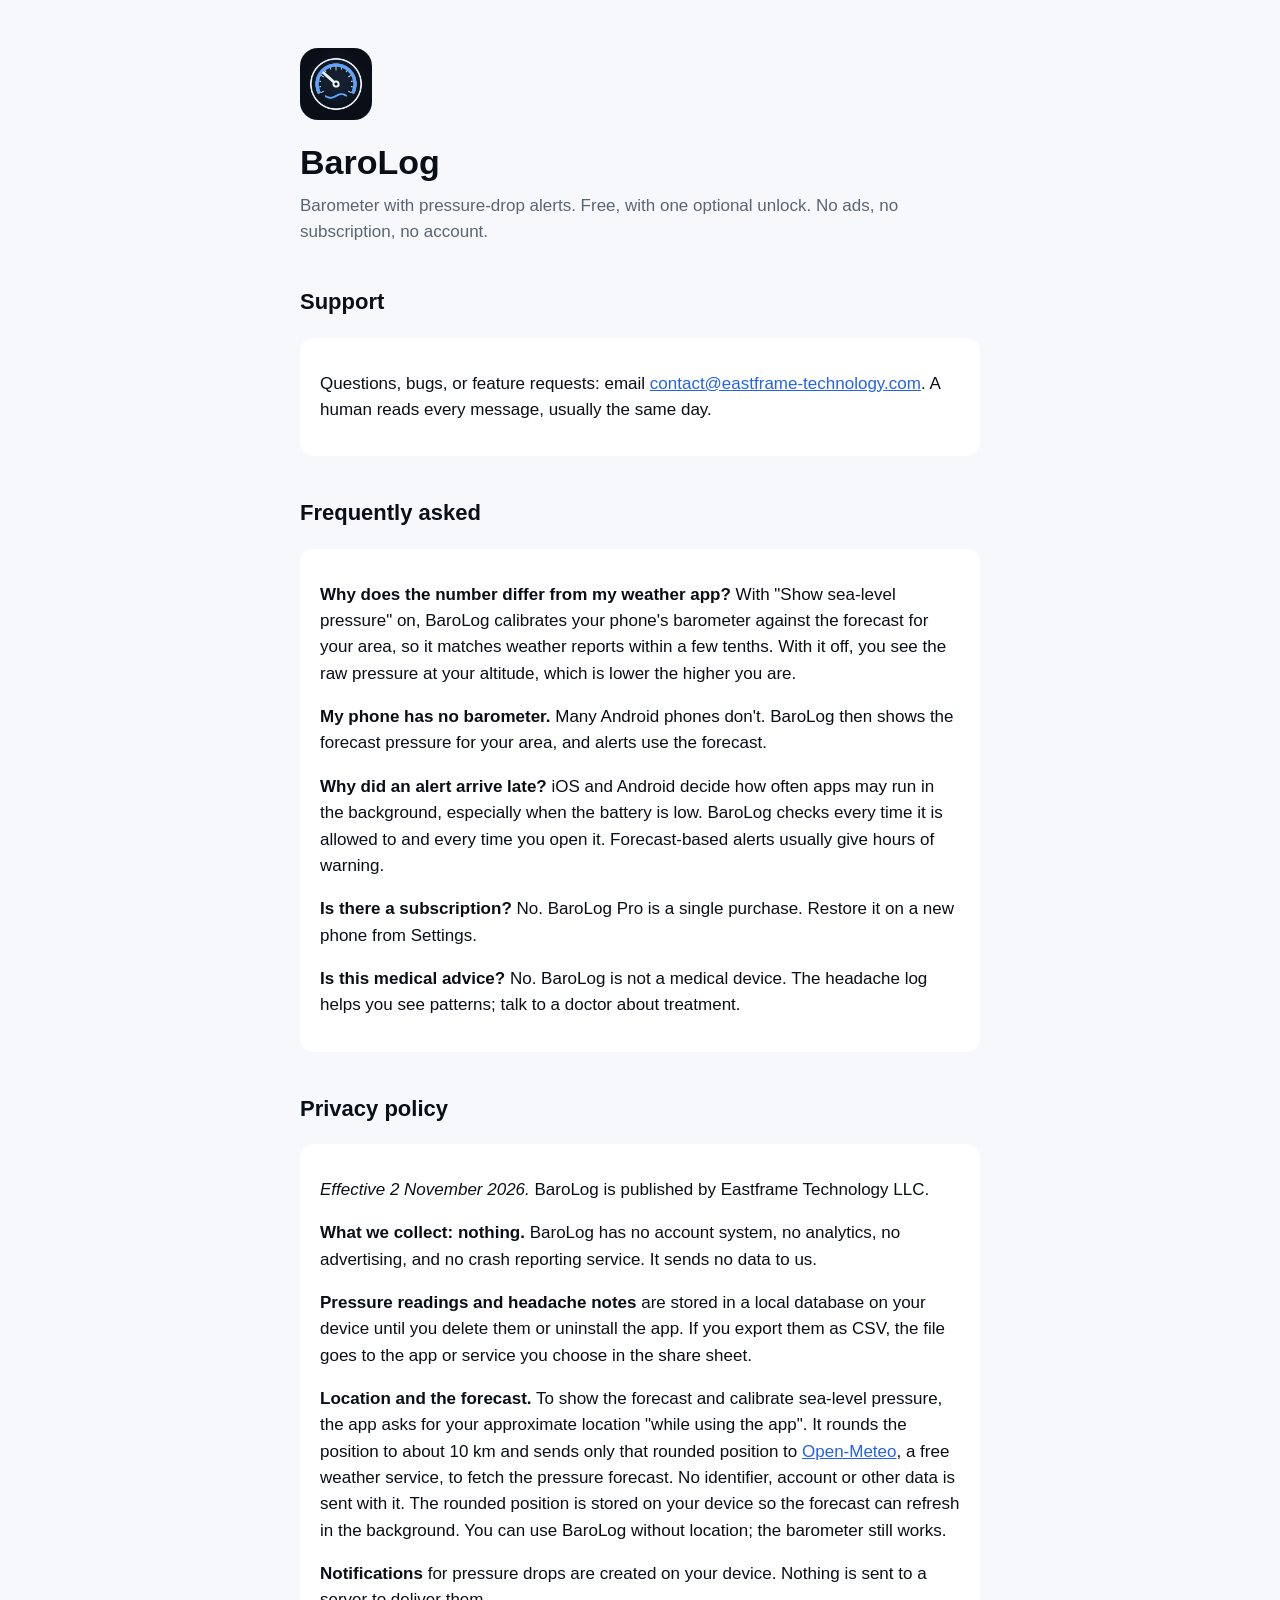
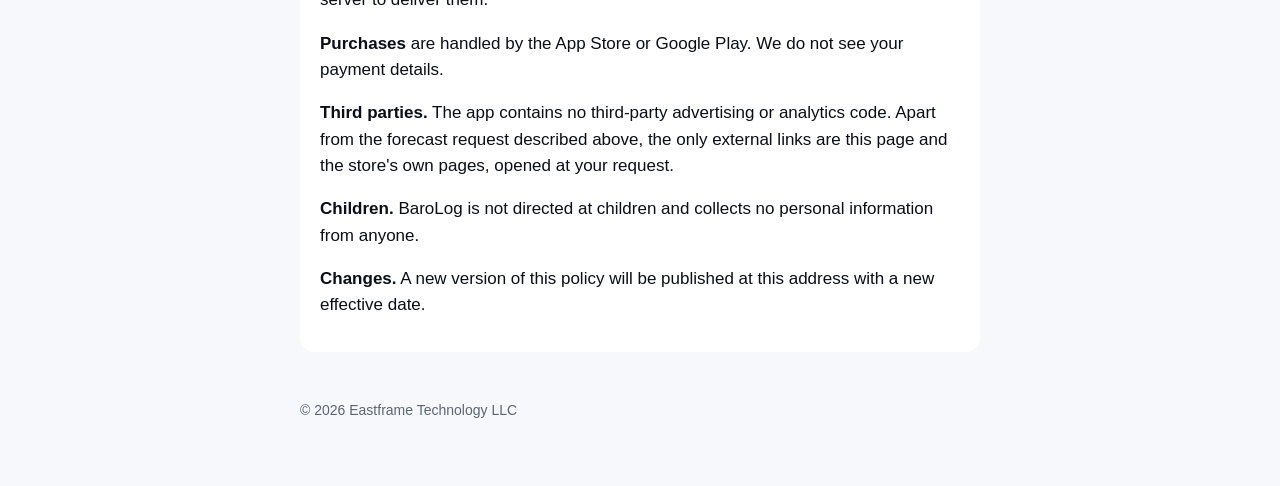
==== index.html @ 15f3b941 "BaroLog support and privacy page Co-Authored-By: Claude Opus 5.5 <noreply@anthropic.com>" ====
<!doctype html>
<html lang="en">
<head>
<meta charset="utf-8">
<meta name="viewport" content="width=device-width, initial-scale=1">
<title>BaroLog support</title>
<meta name="description" content="Support and privacy policy for BaroLog, the barometer with pressure-drop alerts.">
<style>
  :root { color-scheme: light dark; --bg:#f6f8fb; --fg:#0a0e16; --muted:#5b6672; --accent:#2563eb; --card:#ffffff; }
  @media (prefers-color-scheme: dark) { :root { --bg:#0a0e16; --fg:#ecf0f5; --muted:#9aa6b4; --accent:#60a5fa; --card:#131a24; } }
  body { margin:0; background:var(--bg); color:var(--fg); font:17px/1.55 -apple-system, BlinkMacSystemFont, "Segoe UI", Roboto, sans-serif; }
  main { max-width:680px; margin:0 auto; padding:48px 16px 64px; }
  h1 { font-size:34px; margin:0 0 4px; } h2 { margin-top:40px; font-size:22px; }
  p.lead { color:var(--muted); margin-top:0; }
  .card { background:var(--card); border-radius:14px; padding:16px 20px; margin:16px 0; }
  a { color:var(--accent); }
  .logo { width:72px; height:72px; border-radius:18px; display:block; margin-bottom:16px; }
  footer { color:var(--muted); font-size:14px; margin-top:48px; }
</style>
</head>
<body>
<main>
  <img class="logo" src="icon.png" alt="">
  <h1>BaroLog</h1>
  <p class="lead">Barometer with pressure-drop alerts. Free, with one optional unlock. No ads, no subscription, no account.</p>

  <h2 id="support">Support</h2>
  <div class="card">
    <p>Questions, bugs, or feature requests: email <a href="mailto:contact@eastframe-technology.com">contact@eastframe-technology.com</a>. A human reads every message, usually the same day.</p>
  </div>

  <h2>Frequently asked</h2>
  <div class="card">
    <p><strong>Why does the number differ from my weather app?</strong> With "Show sea-level pressure" on, BaroLog calibrates your phone's barometer against the forecast for your area, so it matches weather reports within a few tenths. With it off, you see the raw pressure at your altitude, which is lower the higher you are.</p>
    <p><strong>My phone has no barometer.</strong> Many Android phones don't. BaroLog then shows the forecast pressure for your area, and alerts use the forecast.</p>
    <p><strong>Why did an alert arrive late?</strong> iOS and Android decide how often apps may run in the background, especially when the battery is low. BaroLog checks every time it is allowed to and every time you open it. Forecast-based alerts usually give hours of warning.</p>
    <p><strong>Is there a subscription?</strong> No. BaroLog Pro is a single purchase. Restore it on a new phone from Settings.</p>
    <p><strong>Is this medical advice?</strong> No. BaroLog is not a medical device. The headache log helps you see patterns; talk to a doctor about treatment.</p>
  </div>

  <h2 id="privacy">Privacy policy</h2>
  <div class="card">
    <p><em>Effective 2 November 2026.</em> BaroLog is published by Eastframe Technology LLC.</p>
    <p><strong>What we collect: nothing.</strong> BaroLog has no account system, no analytics, no advertising, and no crash reporting service. It sends no data to us.</p>
    <p><strong>Pressure readings and headache notes</strong> are stored in a local database on your device until you delete them or uninstall the app. If you export them as CSV, the file goes to the app or service you choose in the share sheet.</p>
    <p><strong>Location and the forecast.</strong> To show the forecast and calibrate sea-level pressure, the app asks for your approximate location "while using the app". It rounds the position to about 10 km and sends only that rounded position to <a href="https://open-meteo.com/">Open-Meteo</a>, a free weather service, to fetch the pressure forecast. No identifier, account or other data is sent with it. The rounded position is stored on your device so the forecast can refresh in the background. You can use BaroLog without location; the barometer still works.</p>
    <p><strong>Notifications</strong> for pressure drops are created on your device. Nothing is sent to a server to deliver them.</p>
    <p><strong>Purchases</strong> are handled by the App Store or Google Play. We do not see your payment details.</p>
    <p><strong>Third parties.</strong> The app contains no third-party advertising or analytics code. Apart from the forecast request described above, the only external links are this page and the store's own pages, opened at your request.</p>
    <p><strong>Children.</strong> BaroLog is not directed at children and collects no personal information from anyone.</p>
    <p><strong>Changes.</strong> A new version of this policy will be published at this address with a new effective date.</p>
  </div>

  <footer>© 2026 Eastframe Technology LLC</footer>
</main>
</body>
</html>
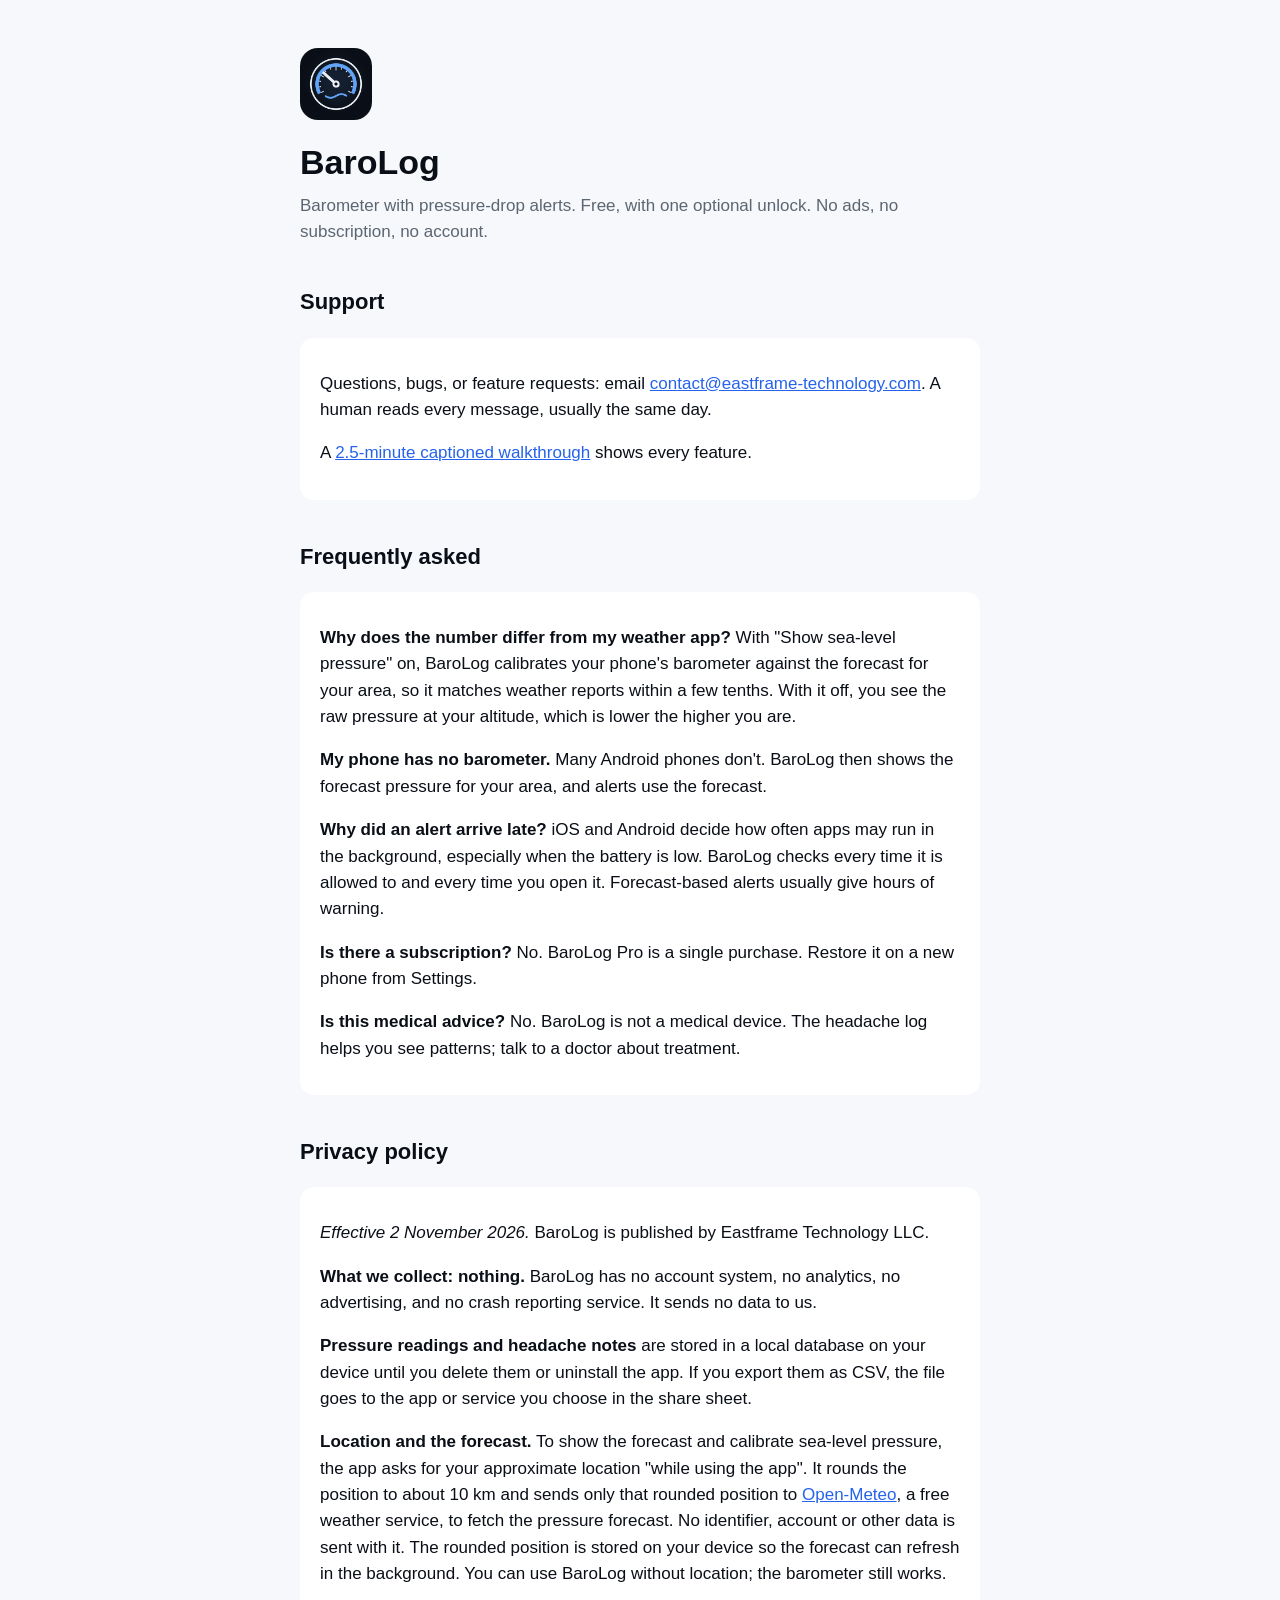
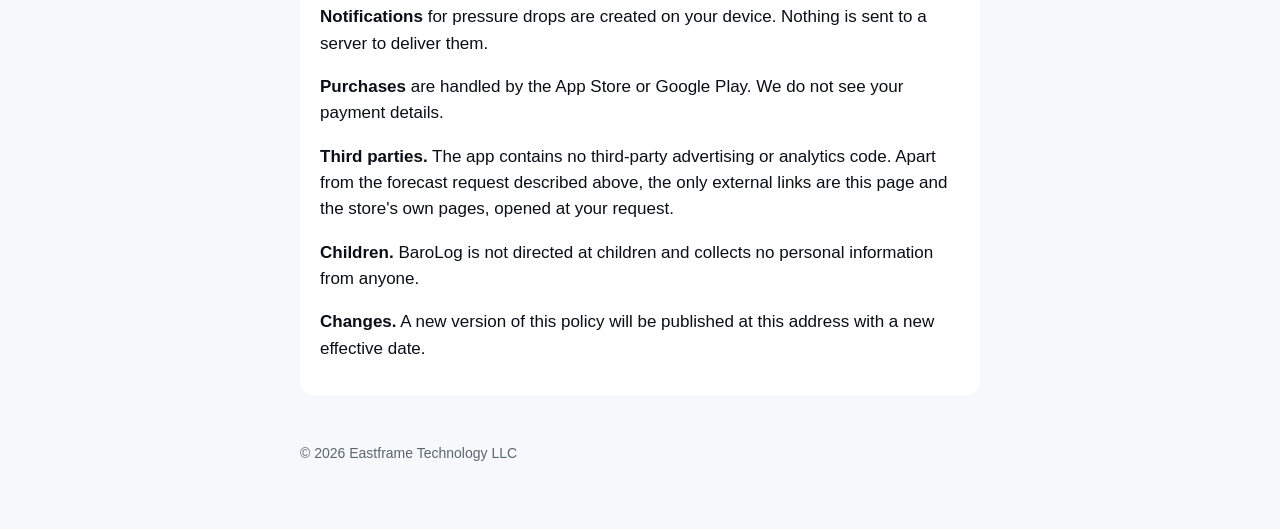
==== commit dd693e93: "Captioned iOS walkthrough video Co-Authored-By: Claude Opus 5.5 <noreply@anthropic.com>" ====
--- a/index.html
+++ b/index.html
@@ -27,6 +27,7 @@
   <h2 id="support">Support</h2>
   <div class="card">
     <p>Questions, bugs, or feature requests: email <a href="mailto:contact@eastframe-technology.com">contact@eastframe-technology.com</a>. A human reads every message, usually the same day.</p>
+    <p>A <a href="barolog-ios-demo.mp4">2.5-minute captioned walkthrough</a> shows every feature.</p>
   </div>
 
   <h2>Frequently asked</h2>
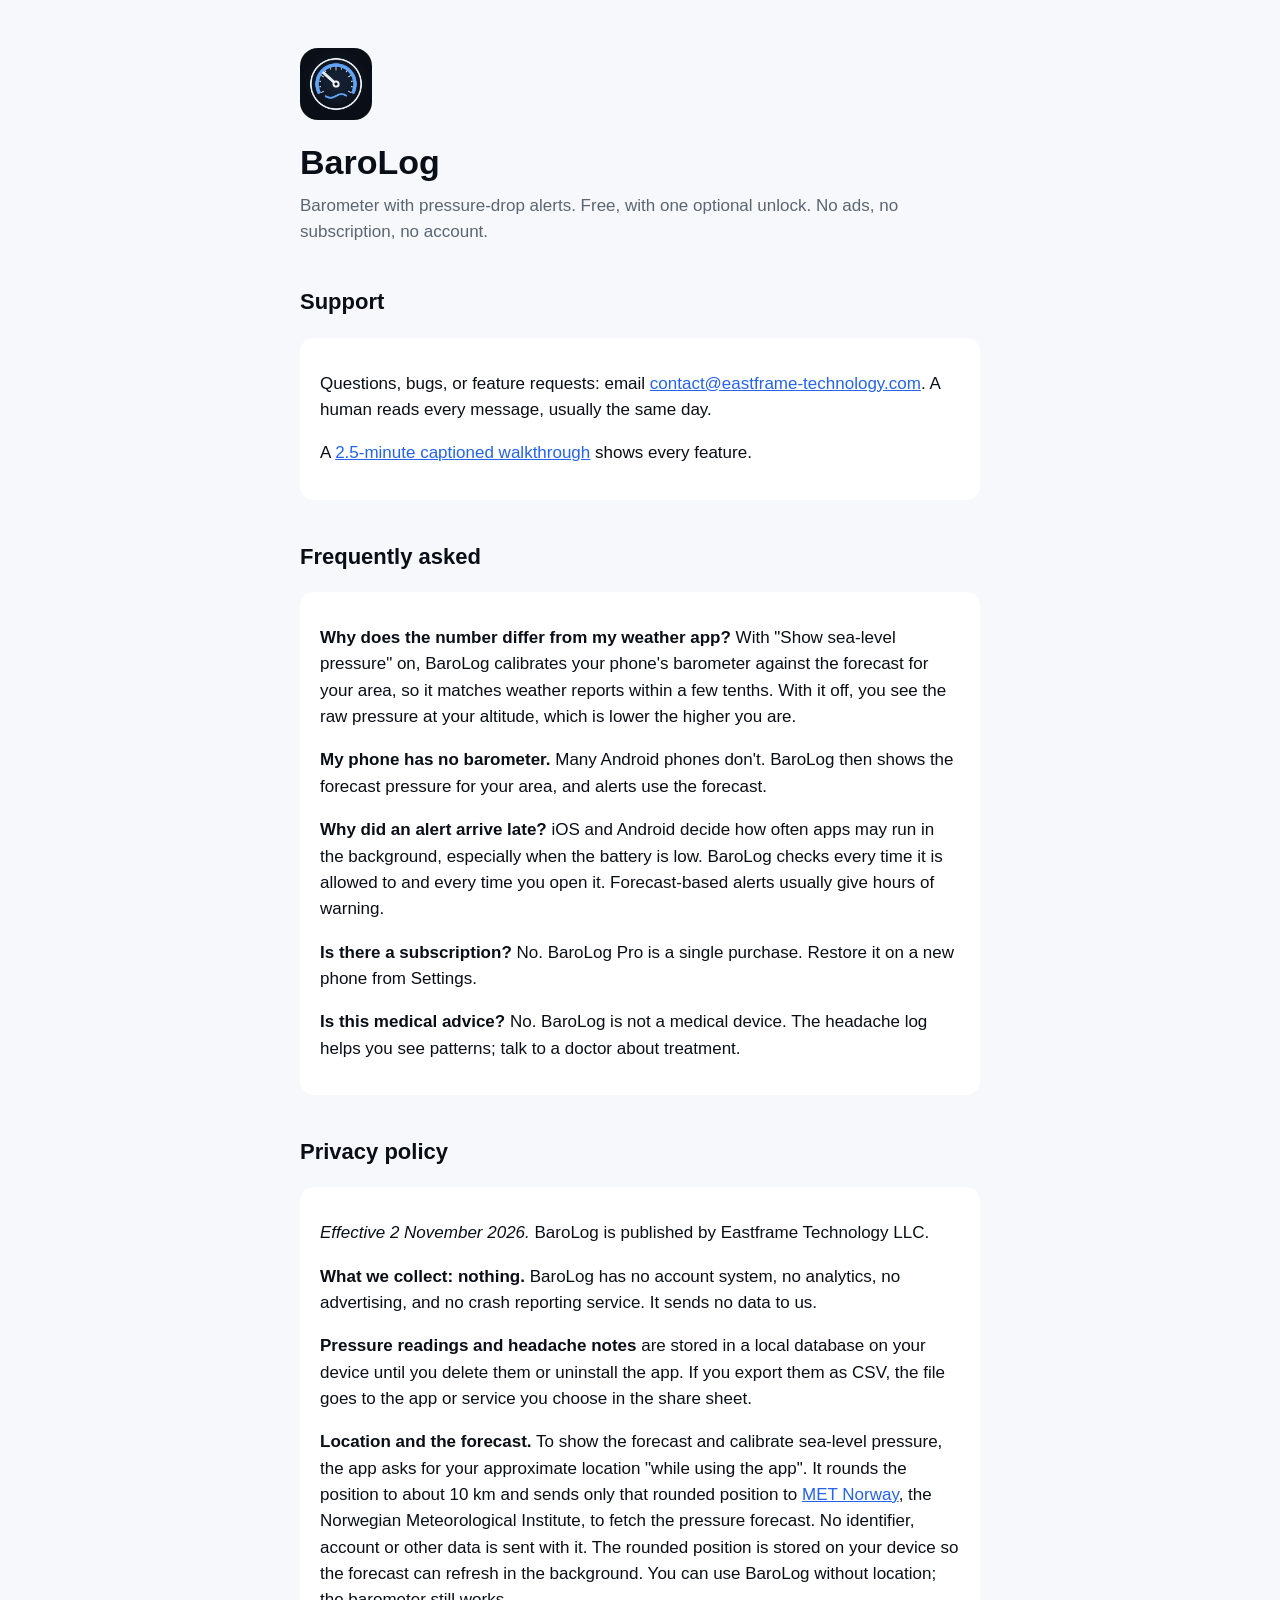
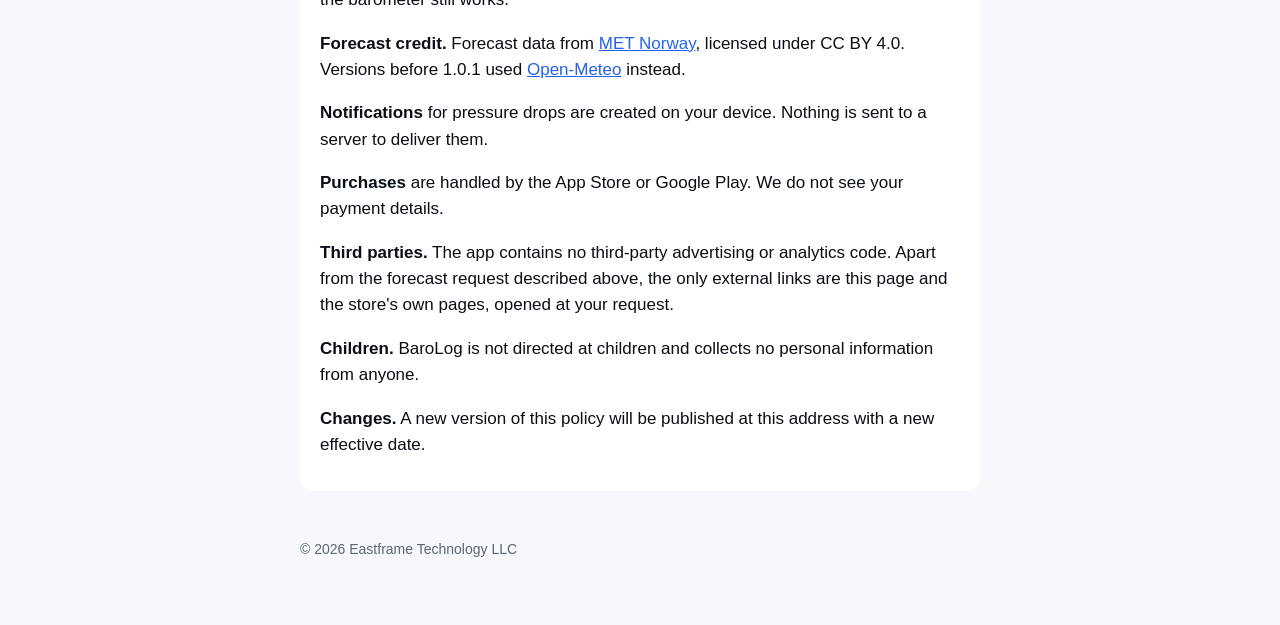
==== commit 215b7bc9: "Privacy policy: forecast from MET Norway, with credit Co-Authored-By: Claude Opus 5.5 <noreply@anthr" ====
--- a/index.html
+++ b/index.html
@@ -44,7 +44,8 @@
     <p><em>Effective 2 November 2026.</em> BaroLog is published by Eastframe Technology LLC.</p>
     <p><strong>What we collect: nothing.</strong> BaroLog has no account system, no analytics, no advertising, and no crash reporting service. It sends no data to us.</p>
     <p><strong>Pressure readings and headache notes</strong> are stored in a local database on your device until you delete them or uninstall the app. If you export them as CSV, the file goes to the app or service you choose in the share sheet.</p>
-    <p><strong>Location and the forecast.</strong> To show the forecast and calibrate sea-level pressure, the app asks for your approximate location "while using the app". It rounds the position to about 10 km and sends only that rounded position to <a href="https://open-meteo.com/">Open-Meteo</a>, a free weather service, to fetch the pressure forecast. No identifier, account or other data is sent with it. The rounded position is stored on your device so the forecast can refresh in the background. You can use BaroLog without location; the barometer still works.</p>
+    <p><strong>Location and the forecast.</strong> To show the forecast and calibrate sea-level pressure, the app asks for your approximate location "while using the app". It rounds the position to about 10 km and sends only that rounded position to <a href="https://www.met.no/en">MET Norway</a>, the Norwegian Meteorological Institute, to fetch the pressure forecast. No identifier, account or other data is sent with it. The rounded position is stored on your device so the forecast can refresh in the background. You can use BaroLog without location; the barometer still works.</p>
+    <p><strong>Forecast credit.</strong> Forecast data from <a href="https://www.met.no/en/free-meteorological-data/Licensing-and-crediting">MET Norway</a>, licensed under CC BY 4.0. Versions before 1.0.1 used <a href="https://open-meteo.com/">Open-Meteo</a> instead.</p>
     <p><strong>Notifications</strong> for pressure drops are created on your device. Nothing is sent to a server to deliver them.</p>
     <p><strong>Purchases</strong> are handled by the App Store or Google Play. We do not see your payment details.</p>
     <p><strong>Third parties.</strong> The app contains no third-party advertising or analytics code. Apart from the forecast request described above, the only external links are this page and the store's own pages, opened at your request.</p>
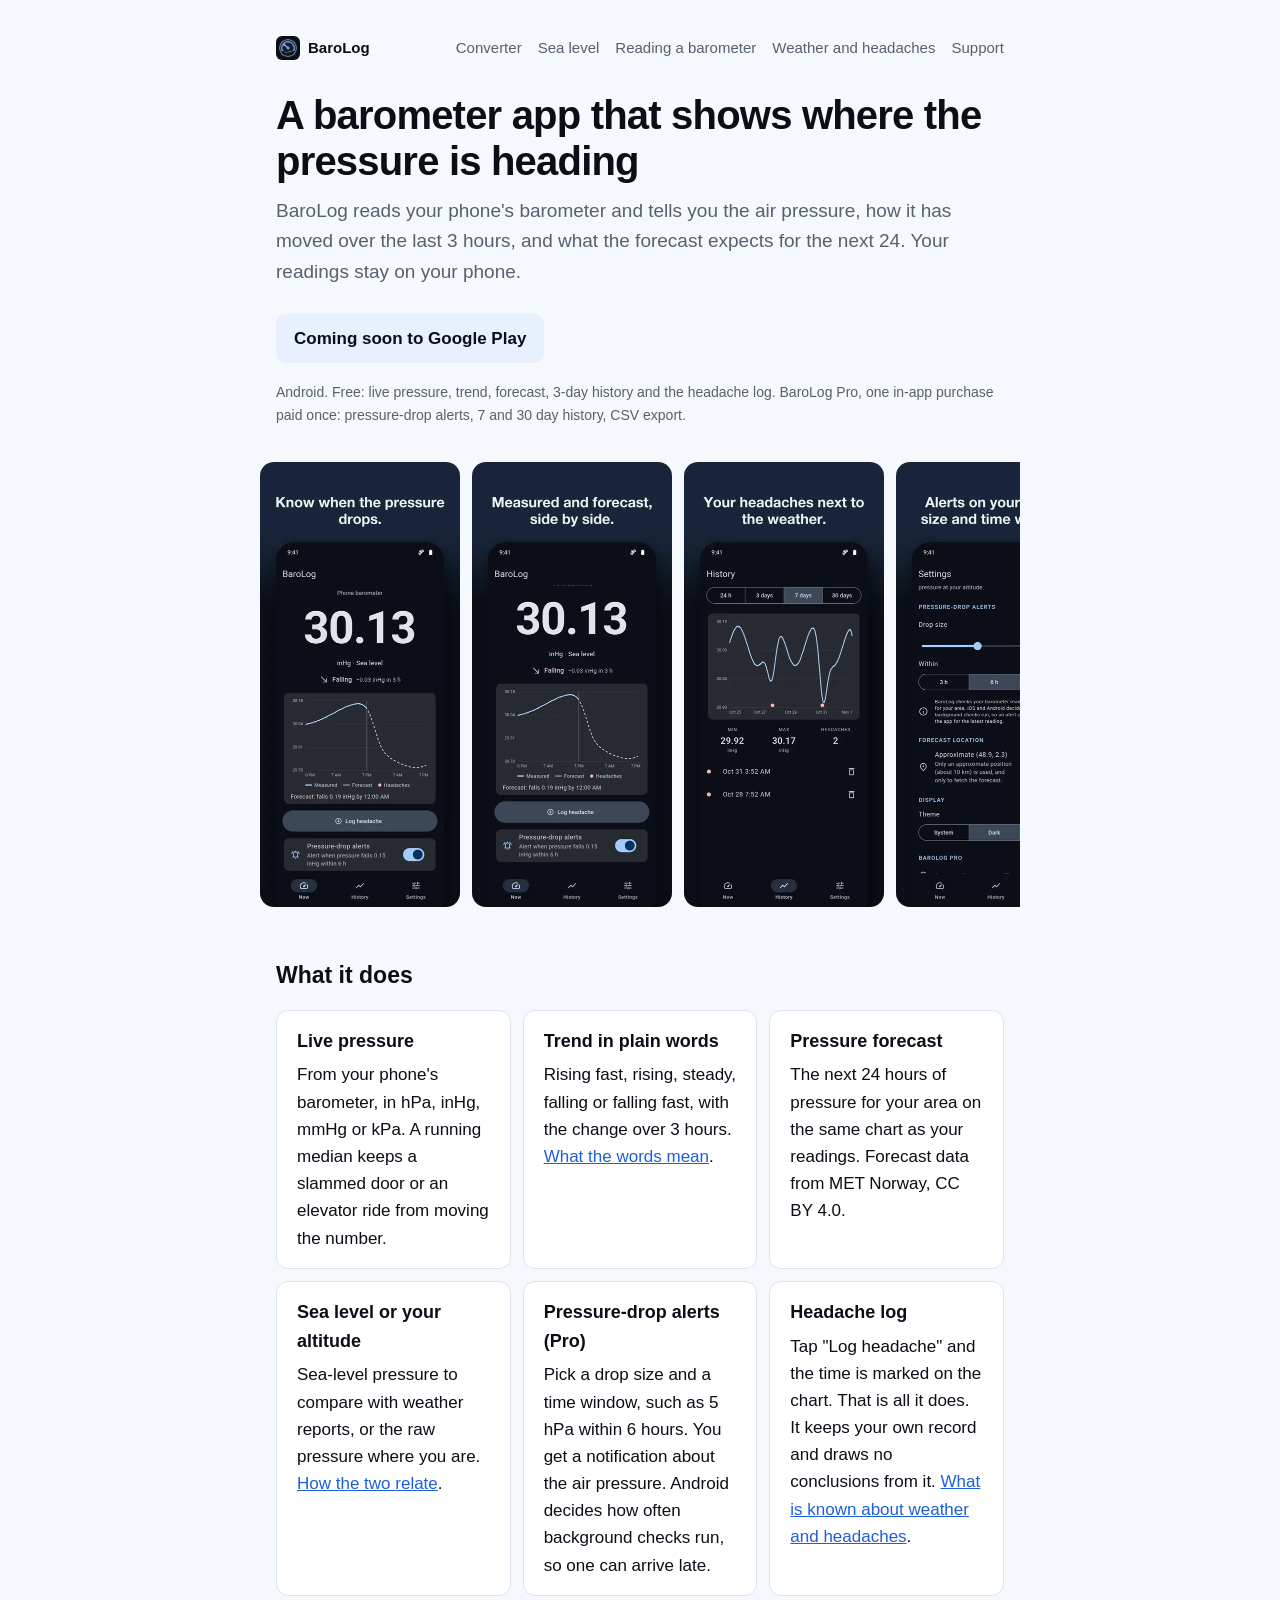
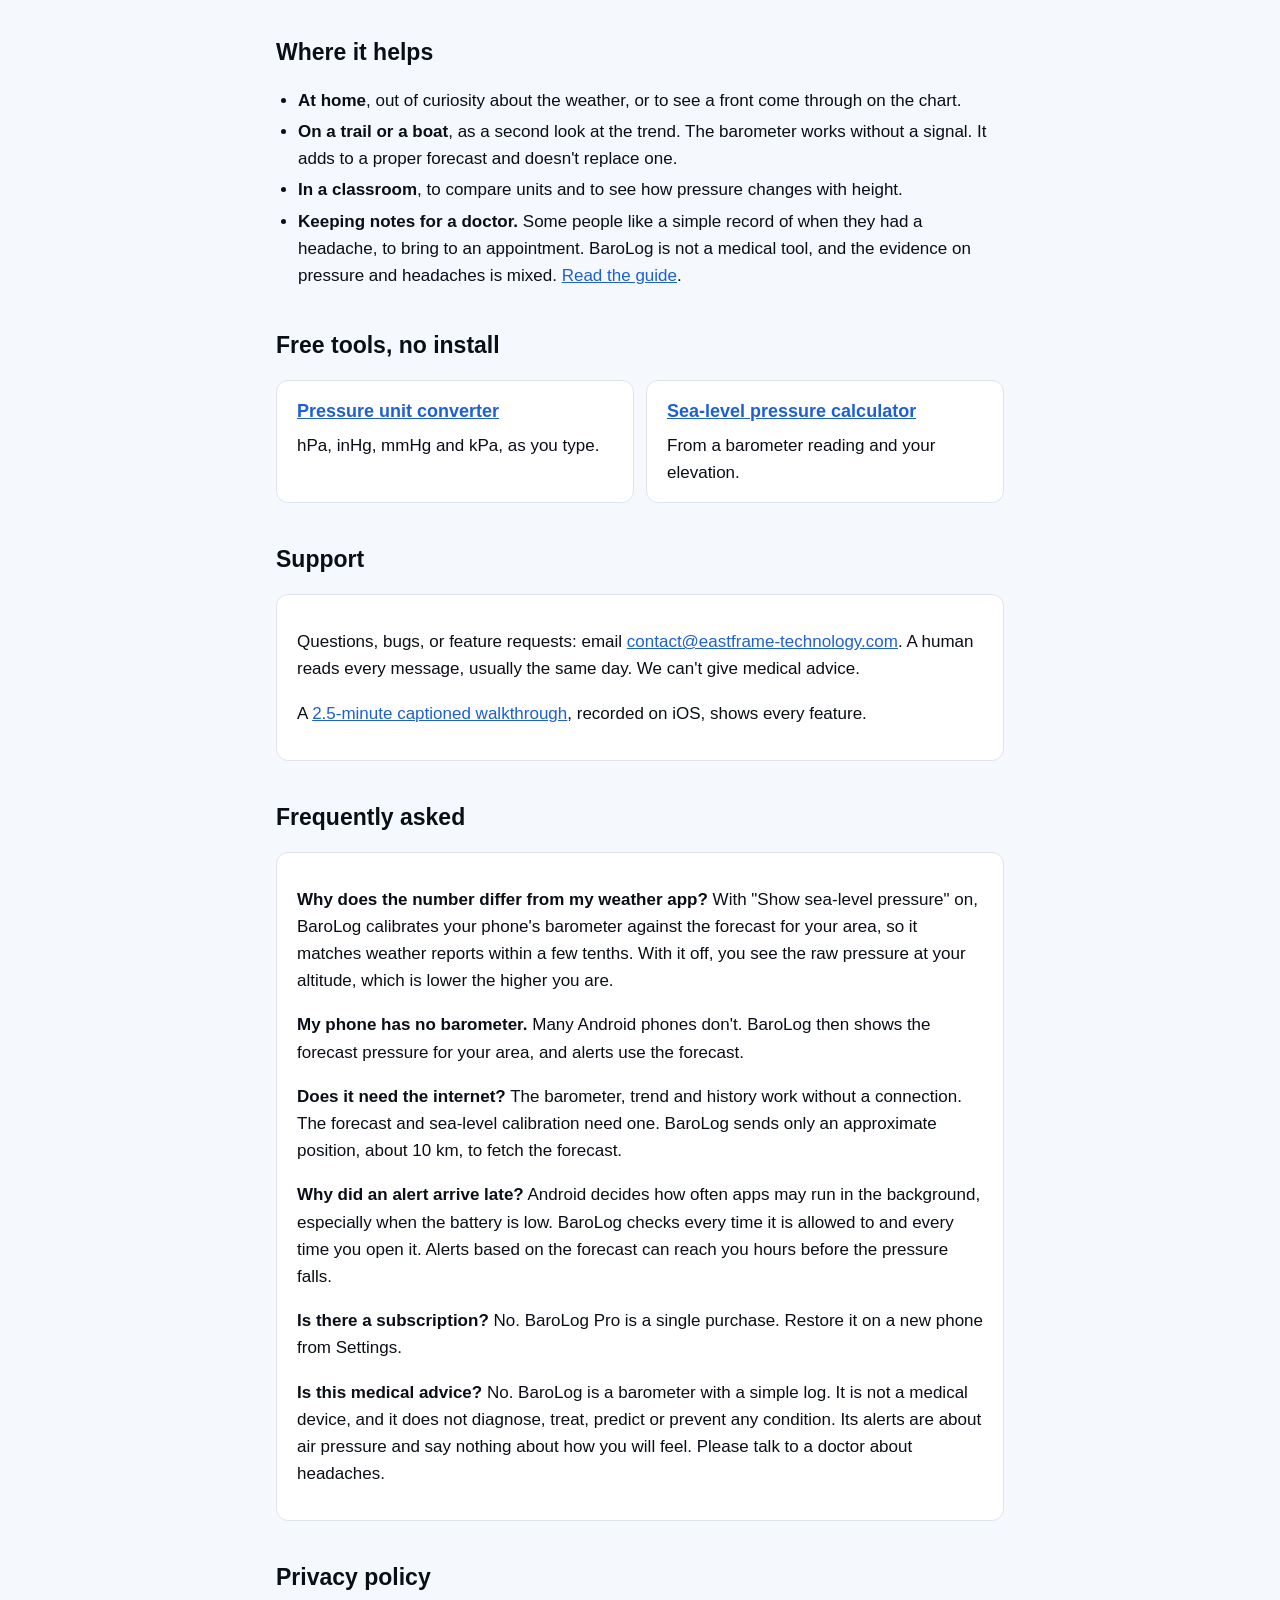
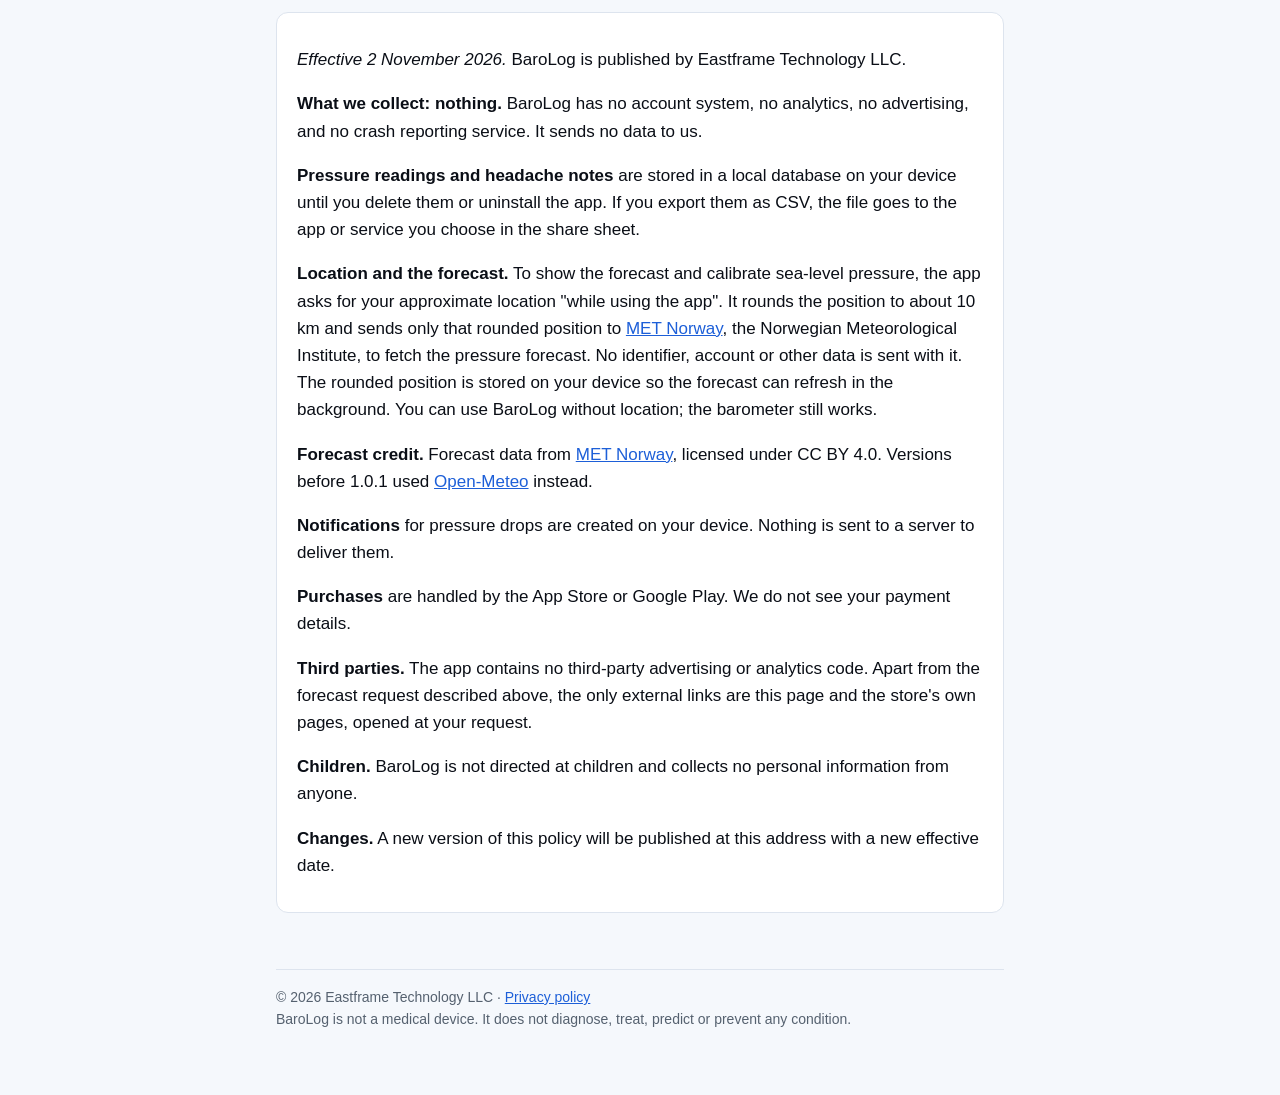
==== commit d5bbeff2: "Landing page, pressure tools, two guides, privacy page and sitemap Pressure unit converter and stati" ====
--- a/index.html
+++ b/index.html
@@ -3,40 +3,76 @@
 <head>
 <meta charset="utf-8">
 <meta name="viewport" content="width=device-width, initial-scale=1">
-<title>BaroLog support</title>
-<meta name="description" content="Support and privacy policy for BaroLog, the barometer with pressure-drop alerts.">
-<style>
-  :root { color-scheme: light dark; --bg:#f6f8fb; --fg:#0a0e16; --muted:#5b6672; --accent:#2563eb; --card:#ffffff; }
-  @media (prefers-color-scheme: dark) { :root { --bg:#0a0e16; --fg:#ecf0f5; --muted:#9aa6b4; --accent:#60a5fa; --card:#131a24; } }
-  body { margin:0; background:var(--bg); color:var(--fg); font:17px/1.55 -apple-system, BlinkMacSystemFont, "Segoe UI", Roboto, sans-serif; }
-  main { max-width:680px; margin:0 auto; padding:48px 16px 64px; }
-  h1 { font-size:34px; margin:0 0 4px; } h2 { margin-top:40px; font-size:22px; }
-  p.lead { color:var(--muted); margin-top:0; }
-  .card { background:var(--card); border-radius:14px; padding:16px 20px; margin:16px 0; }
-  a { color:var(--accent); }
-  .logo { width:72px; height:72px; border-radius:18px; display:block; margin-bottom:16px; }
-  footer { color:var(--muted); font-size:14px; margin-top:48px; }
-</style>
+<title>BaroLog: barometer app for Android with pressure trend and forecast</title>
+<meta name="description" content="BaroLog is a barometer for Android. Live air pressure in hPa, inHg, mmHg or kPa, the 3-hour trend, a 24-hour pressure forecast and a simple headache log. No ads, no account.">
+<link rel="canonical" href="https://eastframe-technology.github.io/barolog-support/">
+<meta property="og:type" content="website">
+<meta property="og:title" content="BaroLog: barometer with pressure trend and forecast">
+<meta property="og:description" content="Live air pressure, the 3-hour trend in plain words, and a 24-hour pressure forecast for your area. No ads, no account.">
+<meta property="og:image" content="https://eastframe-technology.github.io/barolog-support/img/og.jpg">
+<meta property="og:url" content="https://eastframe-technology.github.io/barolog-support/">
+<meta name="twitter:card" content="summary_large_image">
+<link rel="icon" href="icon.png">
+<link rel="stylesheet" href="style.css">
+<script type="application/ld+json">
+{"@context":"https://schema.org","@type":"MobileApplication","name":"BaroLog: Barometer & Alerts","operatingSystem":"Android","applicationCategory":"UtilitiesApplication","description":"Barometer with live air pressure, 3-hour trend, a 24-hour pressure forecast and a simple headache log. No ads, no subscription, no account.","image":"https://eastframe-technology.github.io/barolog-support/img/og.jpg","offers":{"@type":"Offer","price":"0","priceCurrency":"USD"},"publisher":{"@type":"Organization","name":"Eastframe Technology LLC"}}
+</script>
 </head>
 <body>
 <main>
-  <img class="logo" src="icon.png" alt="">
-  <h1>BaroLog</h1>
-  <p class="lead">Barometer with pressure-drop alerts. Free, with one optional unlock. No ads, no subscription, no account.</p>
+  <nav><a class="home" href="./"><img src="icon.png" alt="">BaroLog</a><a href="tools/pressure-converter.html">Converter</a><a href="tools/sea-level-pressure.html">Sea level</a><a href="guides/how-to-read-a-barometer.html">Reading a barometer</a><a href="guides/weather-and-headaches.html">Weather and headaches</a><a href="#support">Support</a></nav>
+
+  <h1>A barometer app that shows where the pressure is heading</h1>
+  <p class="lead">BaroLog reads your phone's barometer and tells you the air pressure, how it has moved over the last 3 hours, and what the forecast expects for the next 24. Your readings stay on your phone.</p>
+  <!-- PLAY_CTA --><p class="soon">Coming soon to Google Play</p><!-- /PLAY_CTA -->
+  <p class="note">Android. Free: live pressure, trend, forecast, 3-day history and the headache log. BaroLog Pro, one in-app purchase paid once: pressure-drop alerts, 7 and 30 day history, CSV export.</p>
+
+  <div class="shots" aria-label="Screenshots">
+    <img src="img/shot-1.webp" width="200" height="444" alt="Main screen showing 30.13 inHg at sea level, a falling trend, and a chart of measured and forecast pressure">
+    <img src="img/shot-2.webp" width="200" height="444" alt="Chart with measured pressure as a solid line and the forecast as a dashed line" loading="lazy">
+    <img src="img/shot-3.webp" width="200" height="444" alt="History screen with a 7-day pressure chart, minimum and maximum, and two logged headache times" loading="lazy">
+    <img src="img/shot-4.webp" width="200" height="444" alt="Settings for pressure-drop alerts, with drop size and time window" loading="lazy">
+    <img src="img/shot-5.webp" width="200" height="444" alt="Main screen in the light theme" loading="lazy">
+  </div>
+
+  <h2>What it does</h2>
+  <div class="grid">
+    <div class="card"><h3>Live pressure</h3>From your phone's barometer, in hPa, inHg, mmHg or kPa. A running median keeps a slammed door or an elevator ride from moving the number.</div>
+    <div class="card"><h3>Trend in plain words</h3>Rising fast, rising, steady, falling or falling fast, with the change over 3 hours. <a href="guides/how-to-read-a-barometer.html">What the words mean</a>.</div>
+    <div class="card"><h3>Pressure forecast</h3>The next 24 hours of pressure for your area on the same chart as your readings. Forecast data from MET Norway, CC BY 4.0.</div>
+    <div class="card"><h3>Sea level or your altitude</h3>Sea-level pressure to compare with weather reports, or the raw pressure where you are. <a href="tools/sea-level-pressure.html">How the two relate</a>.</div>
+    <div class="card"><h3>Pressure-drop alerts (Pro)</h3>Pick a drop size and a time window, such as 5 hPa within 6 hours. You get a notification about the air pressure. Android decides how often background checks run, so one can arrive late.</div>
+    <div class="card"><h3>Headache log</h3>Tap "Log headache" and the time is marked on the chart. That is all it does. It keeps your own record and draws no conclusions from it. <a href="guides/weather-and-headaches.html">What is known about weather and headaches</a>.</div>
+  </div>
+
+  <h2>Where it helps</h2>
+  <ul>
+    <li><strong>At home</strong>, out of curiosity about the weather, or to see a front come through on the chart.</li>
+    <li><strong>On a trail or a boat</strong>, as a second look at the trend. The barometer works without a signal. It adds to a proper forecast and doesn't replace one.</li>
+    <li><strong>In a classroom</strong>, to compare units and to see how pressure changes with height.</li>
+    <li><strong>Keeping notes for a doctor.</strong> Some people like a simple record of when they had a headache, to bring to an appointment. BaroLog is not a medical tool, and the evidence on pressure and headaches is mixed. <a href="guides/weather-and-headaches.html">Read the guide</a>.</li>
+  </ul>
+
+  <h2>Free tools, no install</h2>
+  <div class="grid">
+    <div class="card"><h3><a href="tools/pressure-converter.html">Pressure unit converter</a></h3>hPa, inHg, mmHg and kPa, as you type.</div>
+    <div class="card"><h3><a href="tools/sea-level-pressure.html">Sea-level pressure calculator</a></h3>From a barometer reading and your elevation.</div>
+  </div>
 
   <h2 id="support">Support</h2>
   <div class="card">
-    <p>Questions, bugs, or feature requests: email <a href="mailto:contact@eastframe-technology.com">contact@eastframe-technology.com</a>. A human reads every message, usually the same day.</p>
-    <p>A <a href="barolog-ios-demo.mp4">2.5-minute captioned walkthrough</a> shows every feature.</p>
+    <p>Questions, bugs, or feature requests: email <a href="mailto:contact@eastframe-technology.com">contact@eastframe-technology.com</a>. A human reads every message, usually the same day. We can't give medical advice.</p>
+    <p>A <a href="barolog-ios-demo.mp4">2.5-minute captioned walkthrough</a>, recorded on iOS, shows every feature.</p>
   </div>
 
   <h2>Frequently asked</h2>
   <div class="card">
     <p><strong>Why does the number differ from my weather app?</strong> With "Show sea-level pressure" on, BaroLog calibrates your phone's barometer against the forecast for your area, so it matches weather reports within a few tenths. With it off, you see the raw pressure at your altitude, which is lower the higher you are.</p>
     <p><strong>My phone has no barometer.</strong> Many Android phones don't. BaroLog then shows the forecast pressure for your area, and alerts use the forecast.</p>
-    <p><strong>Why did an alert arrive late?</strong> iOS and Android decide how often apps may run in the background, especially when the battery is low. BaroLog checks every time it is allowed to and every time you open it. Forecast-based alerts usually give hours of warning.</p>
+    <p><strong>Does it need the internet?</strong> The barometer, trend and history work without a connection. The forecast and sea-level calibration need one. BaroLog sends only an approximate position, about 10 km, to fetch the forecast.</p>
+    <p><strong>Why did an alert arrive late?</strong> Android decides how often apps may run in the background, especially when the battery is low. BaroLog checks every time it is allowed to and every time you open it. Alerts based on the forecast can reach you hours before the pressure falls.</p>
     <p><strong>Is there a subscription?</strong> No. BaroLog Pro is a single purchase. Restore it on a new phone from Settings.</p>
-    <p><strong>Is this medical advice?</strong> No. BaroLog is not a medical device. The headache log helps you see patterns; talk to a doctor about treatment.</p>
+    <p><strong>Is this medical advice?</strong> No. BaroLog is a barometer with a simple log. It is not a medical device, and it does not diagnose, treat, predict or prevent any condition. Its alerts are about air pressure and say nothing about how you will feel. Please talk to a doctor about headaches.</p>
   </div>
 
   <h2 id="privacy">Privacy policy</h2>
@@ -53,7 +89,7 @@
     <p><strong>Changes.</strong> A new version of this policy will be published at this address with a new effective date.</p>
   </div>
 
-  <footer>© 2026 Eastframe Technology LLC</footer>
+  <footer>© 2026 Eastframe Technology LLC · <a href="privacy.html">Privacy policy</a><br>BaroLog is not a medical device. It does not diagnose, treat, predict or prevent any condition.</footer>
 </main>
 </body>
 </html>
--- a/style.css
+++ b/style.css
@@ -0,0 +1,43 @@
+:root { color-scheme: light dark; --bg:#f5f8fc; --fg:#0a0e16; --muted:#55616f; --accent:#1d5fd8; --card:#ffffff; --line:#dde4ee; --tint:#e8f0fd; }
+@media (prefers-color-scheme: dark) { :root { --bg:#0a0e16; --fg:#ecf0f5; --muted:#9aa6b4; --accent:#6aa9fb; --card:#131a24; --line:#232d3b; --tint:#14233a; } }
+* { box-sizing: border-box; }
+body { margin:0; background:var(--bg); color:var(--fg); font:17px/1.6 -apple-system, BlinkMacSystemFont, "Segoe UI", Roboto, sans-serif; }
+main { max-width:760px; margin:0 auto; padding:36px 16px 64px; }
+nav { display:flex; gap:16px; flex-wrap:wrap; font-size:15px; margin-bottom:32px; }
+nav a { color:var(--muted); text-decoration:none; } nav a:hover { color:var(--fg); }
+nav a.home { color:var(--fg); font-weight:600; margin-right:auto; display:flex; align-items:center; gap:8px; }
+nav img { width:24px; height:24px; border-radius:6px; }
+h1 { font-size:clamp(29px, 6vw, 40px); line-height:1.15; margin:0 0 12px; letter-spacing:-0.02em; }
+h2 { margin-top:42px; font-size:23px; line-height:1.3; } h3 { font-size:18px; margin:24px 0 6px; }
+p.lead { color:var(--muted); font-size:19px; margin-top:0; }
+a { color:var(--accent); }
+.card { background:var(--card); border:1px solid var(--line); border-radius:12px; padding:16px 20px; margin:16px 0; }
+.soon { display:inline-block; background:var(--tint); color:var(--fg); font-weight:600; padding:11px 18px; border-radius:10px; margin:8px 0 4px; }
+.note { color:var(--muted); font-size:14px; }
+.shots { display:flex; gap:12px; overflow-x:auto; padding:8px 16px 12px; margin:28px -16px 0; scroll-snap-type:x mandatory; }
+.shots img { width:200px; height:auto; aspect-ratio:400/889; border-radius:14px; flex:none; scroll-snap-align:start; background:#0a0e16; }
+.grid { display:grid; grid-template-columns:repeat(auto-fit, minmax(210px, 1fr)); gap:12px; }
+.grid .card { margin:0; } .grid h3 { margin-top:0; }
+ul, ol { padding-left:22px; } li { margin:4px 0; }
+.scroll { overflow-x:auto; }
+table { border-collapse:collapse; width:100%; font-size:15px; font-variant-numeric:tabular-nums; } td, th { border-bottom:1px solid var(--line); padding:8px 6px; text-align:left; vertical-align:top; }
+code { font-size:14px; background:var(--card); border:1px solid var(--line); padding:1px 5px; border-radius:5px; }
+.formula { display:block; overflow-x:auto; padding:10px 12px; white-space:nowrap; }
+
+/* Tools */
+.tool { background:var(--card); border:1px solid var(--line); border-top:3px solid var(--accent); border-radius:12px; padding:18px 20px; margin:20px 0; }
+.tool h2 { margin-top:0; font-size:19px; }
+.fields { display:grid; grid-template-columns:repeat(auto-fit, minmax(150px, 1fr)); gap:12px; }
+.tool label { display:block; font-size:14px; font-weight:600; color:var(--muted); margin-bottom:4px; }
+.tool input, .tool select { width:100%; min-width:0; font:inherit; font-size:19px; font-variant-numeric:tabular-nums; color:var(--fg); background:var(--bg); border:1px solid var(--line); border-radius:8px; padding:9px 11px; }
+.tool select { font-size:16px; }
+.tool input:focus, .tool select:focus { outline:2px solid var(--accent); outline-offset:1px; }
+.pair { display:grid; grid-template-columns:minmax(0, 1fr) 92px; gap:8px; }
+.answer { margin-top:16px; padding:12px 14px; background:var(--tint); border-radius:8px; }
+.answer .big { display:block; font-size:30px; font-weight:700; line-height:1.2; font-variant-numeric:tabular-nums; }
+.answer .rest { display:block; color:var(--muted); font-size:15px; font-variant-numeric:tabular-nums; }
+.message { min-height:1.4em; margin:10px 0 0; font-size:15px; color:var(--muted); }
+
+.logo { width:72px; height:72px; border-radius:18px; display:block; margin-bottom:16px; }
+footer { color:var(--muted); font-size:14px; margin-top:56px; border-top:1px solid var(--line); padding-top:16px; }
+@media (max-width: 480px) { nav { gap:12px; font-size:14px; } nav a.home { width:100%; margin-bottom:2px; } }
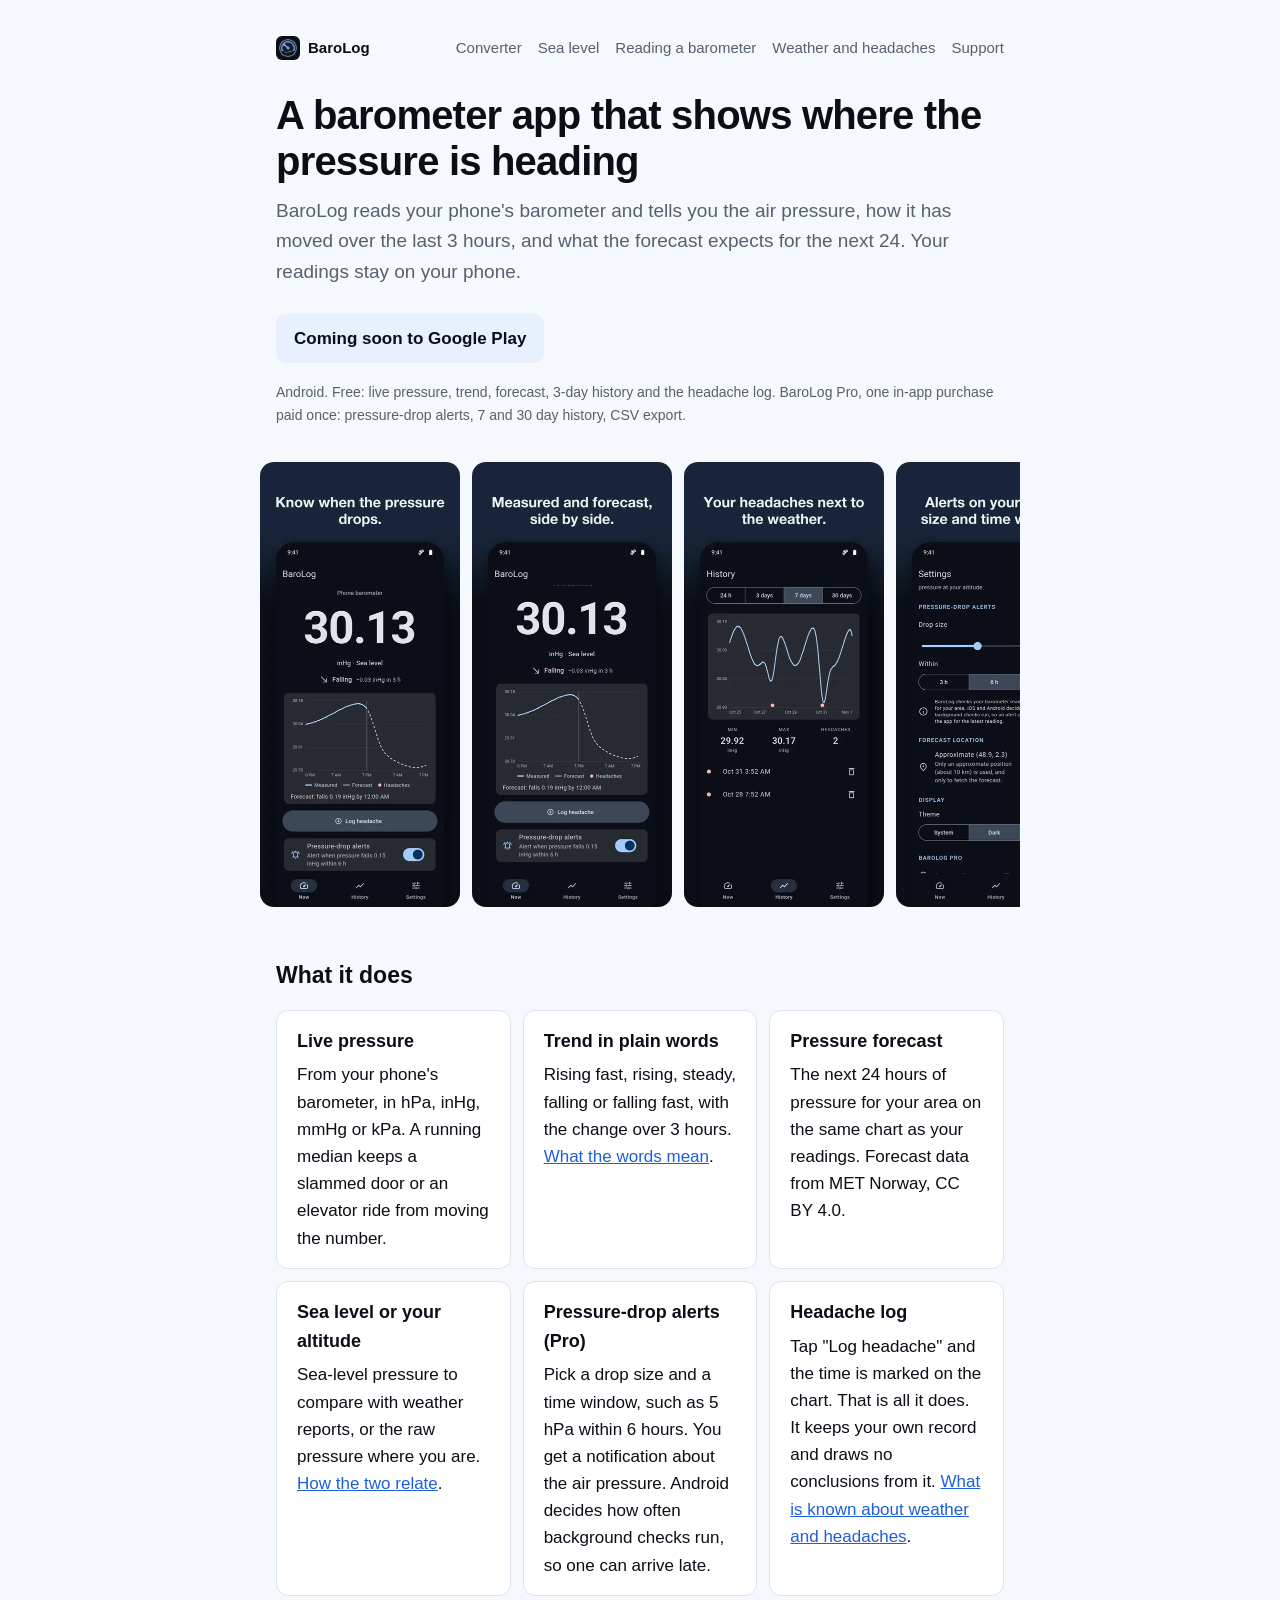
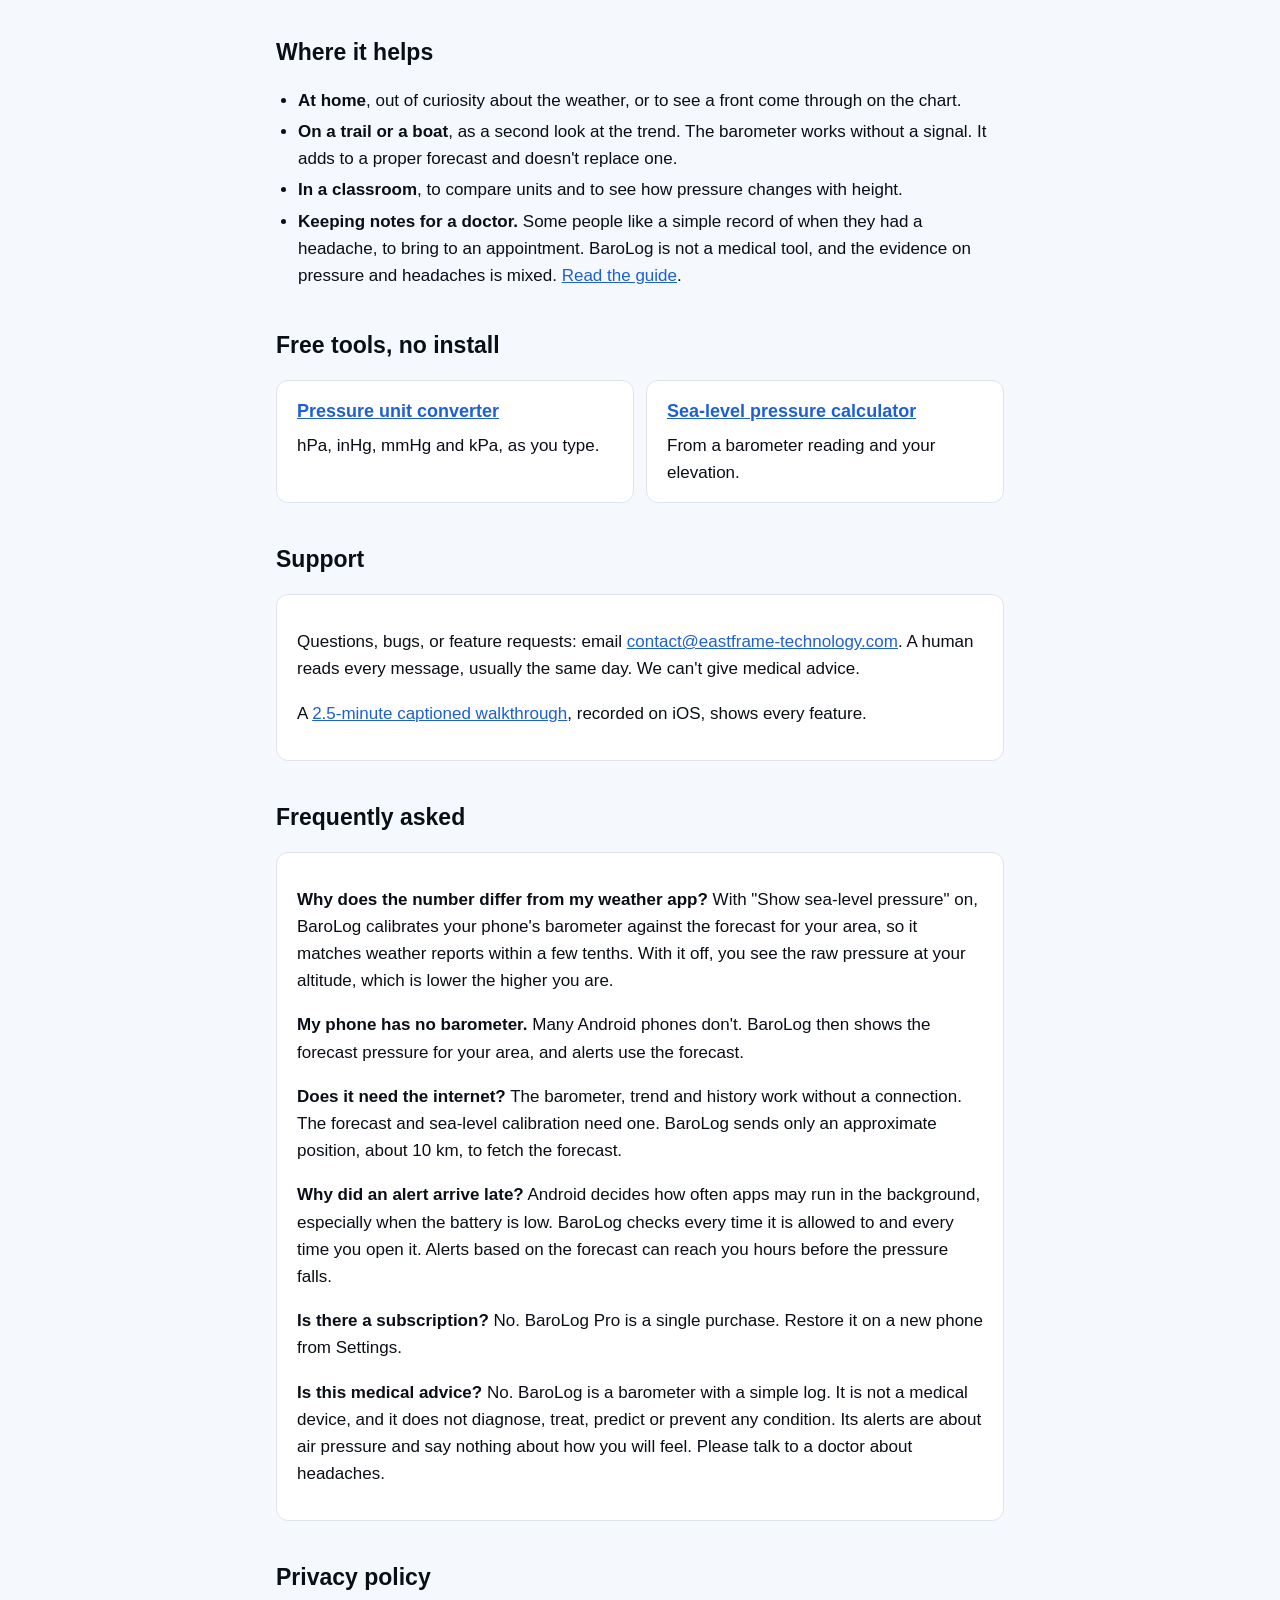
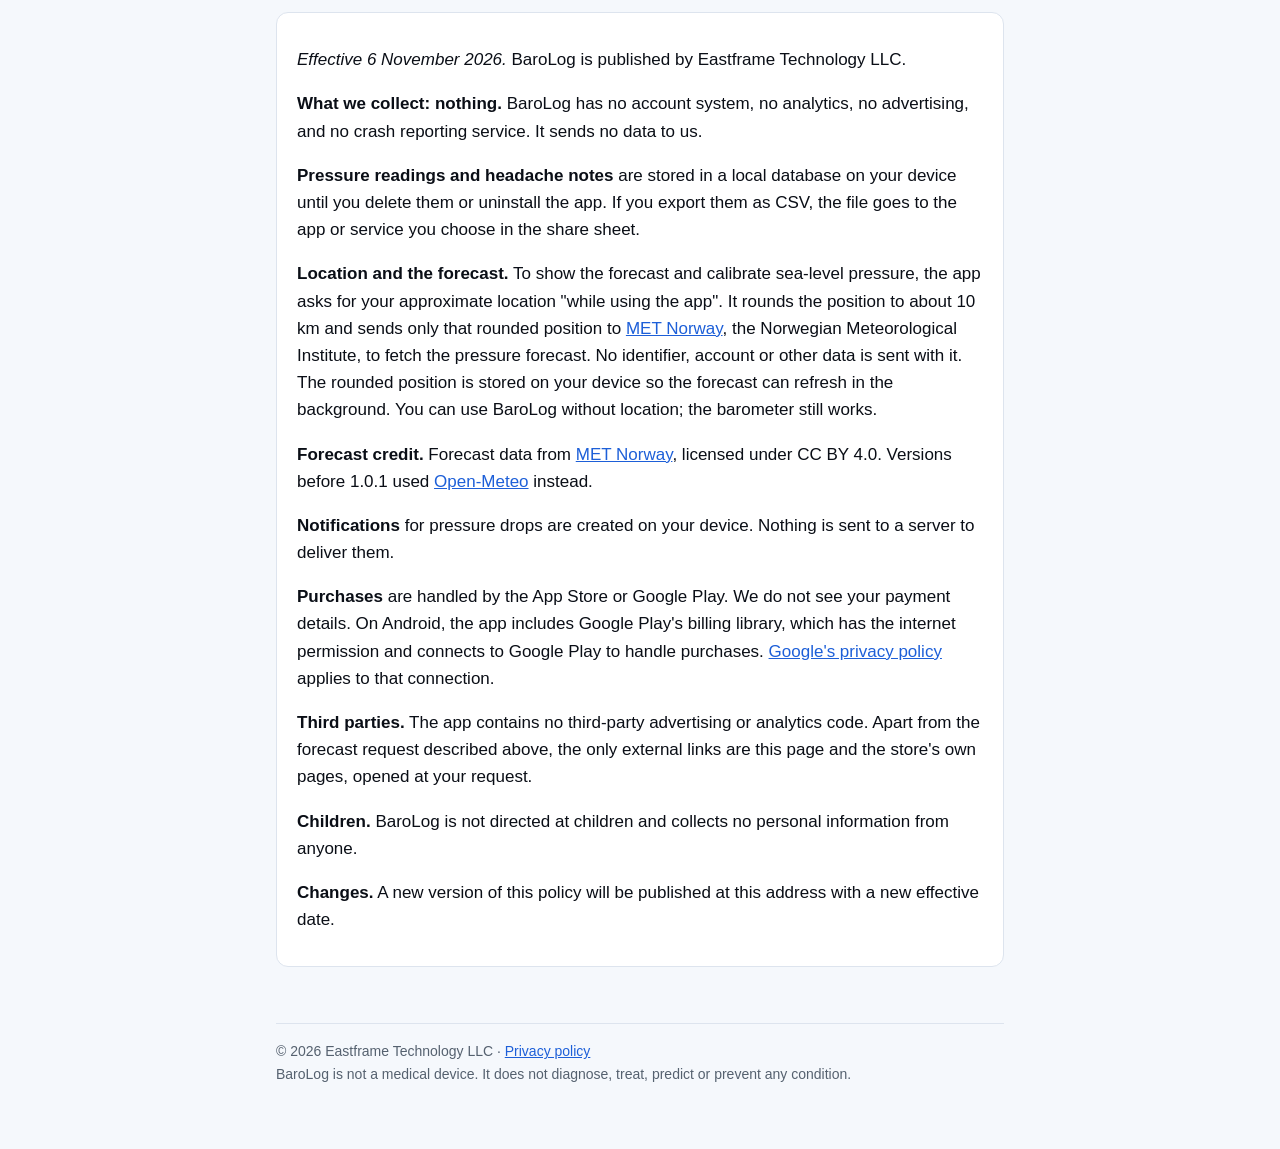
==== commit 5c7ce202: "Privacy policy: say accurately what the Android build connects to Co-Authored-By: Claude Opus 5.5 <n" ====
--- a/index.html
+++ b/index.html
@@ -77,13 +77,13 @@
 
   <h2 id="privacy">Privacy policy</h2>
   <div class="card">
-    <p><em>Effective 2 November 2026.</em> BaroLog is published by Eastframe Technology LLC.</p>
+    <p><em>Effective 6 November 2026.</em> BaroLog is published by Eastframe Technology LLC.</p>
     <p><strong>What we collect: nothing.</strong> BaroLog has no account system, no analytics, no advertising, and no crash reporting service. It sends no data to us.</p>
     <p><strong>Pressure readings and headache notes</strong> are stored in a local database on your device until you delete them or uninstall the app. If you export them as CSV, the file goes to the app or service you choose in the share sheet.</p>
     <p><strong>Location and the forecast.</strong> To show the forecast and calibrate sea-level pressure, the app asks for your approximate location "while using the app". It rounds the position to about 10 km and sends only that rounded position to <a href="https://www.met.no/en">MET Norway</a>, the Norwegian Meteorological Institute, to fetch the pressure forecast. No identifier, account or other data is sent with it. The rounded position is stored on your device so the forecast can refresh in the background. You can use BaroLog without location; the barometer still works.</p>
     <p><strong>Forecast credit.</strong> Forecast data from <a href="https://www.met.no/en/free-meteorological-data/Licensing-and-crediting">MET Norway</a>, licensed under CC BY 4.0. Versions before 1.0.1 used <a href="https://open-meteo.com/">Open-Meteo</a> instead.</p>
     <p><strong>Notifications</strong> for pressure drops are created on your device. Nothing is sent to a server to deliver them.</p>
-    <p><strong>Purchases</strong> are handled by the App Store or Google Play. We do not see your payment details.</p>
+    <p><strong>Purchases</strong> are handled by the App Store or Google Play. We do not see your payment details. On Android, the app includes Google Play's billing library, which has the internet permission and connects to Google Play to handle purchases. <a href="https://policies.google.com/privacy">Google's privacy policy</a> applies to that connection.</p>
     <p><strong>Third parties.</strong> The app contains no third-party advertising or analytics code. Apart from the forecast request described above, the only external links are this page and the store's own pages, opened at your request.</p>
     <p><strong>Children.</strong> BaroLog is not directed at children and collects no personal information from anyone.</p>
     <p><strong>Changes.</strong> A new version of this policy will be published at this address with a new effective date.</p>
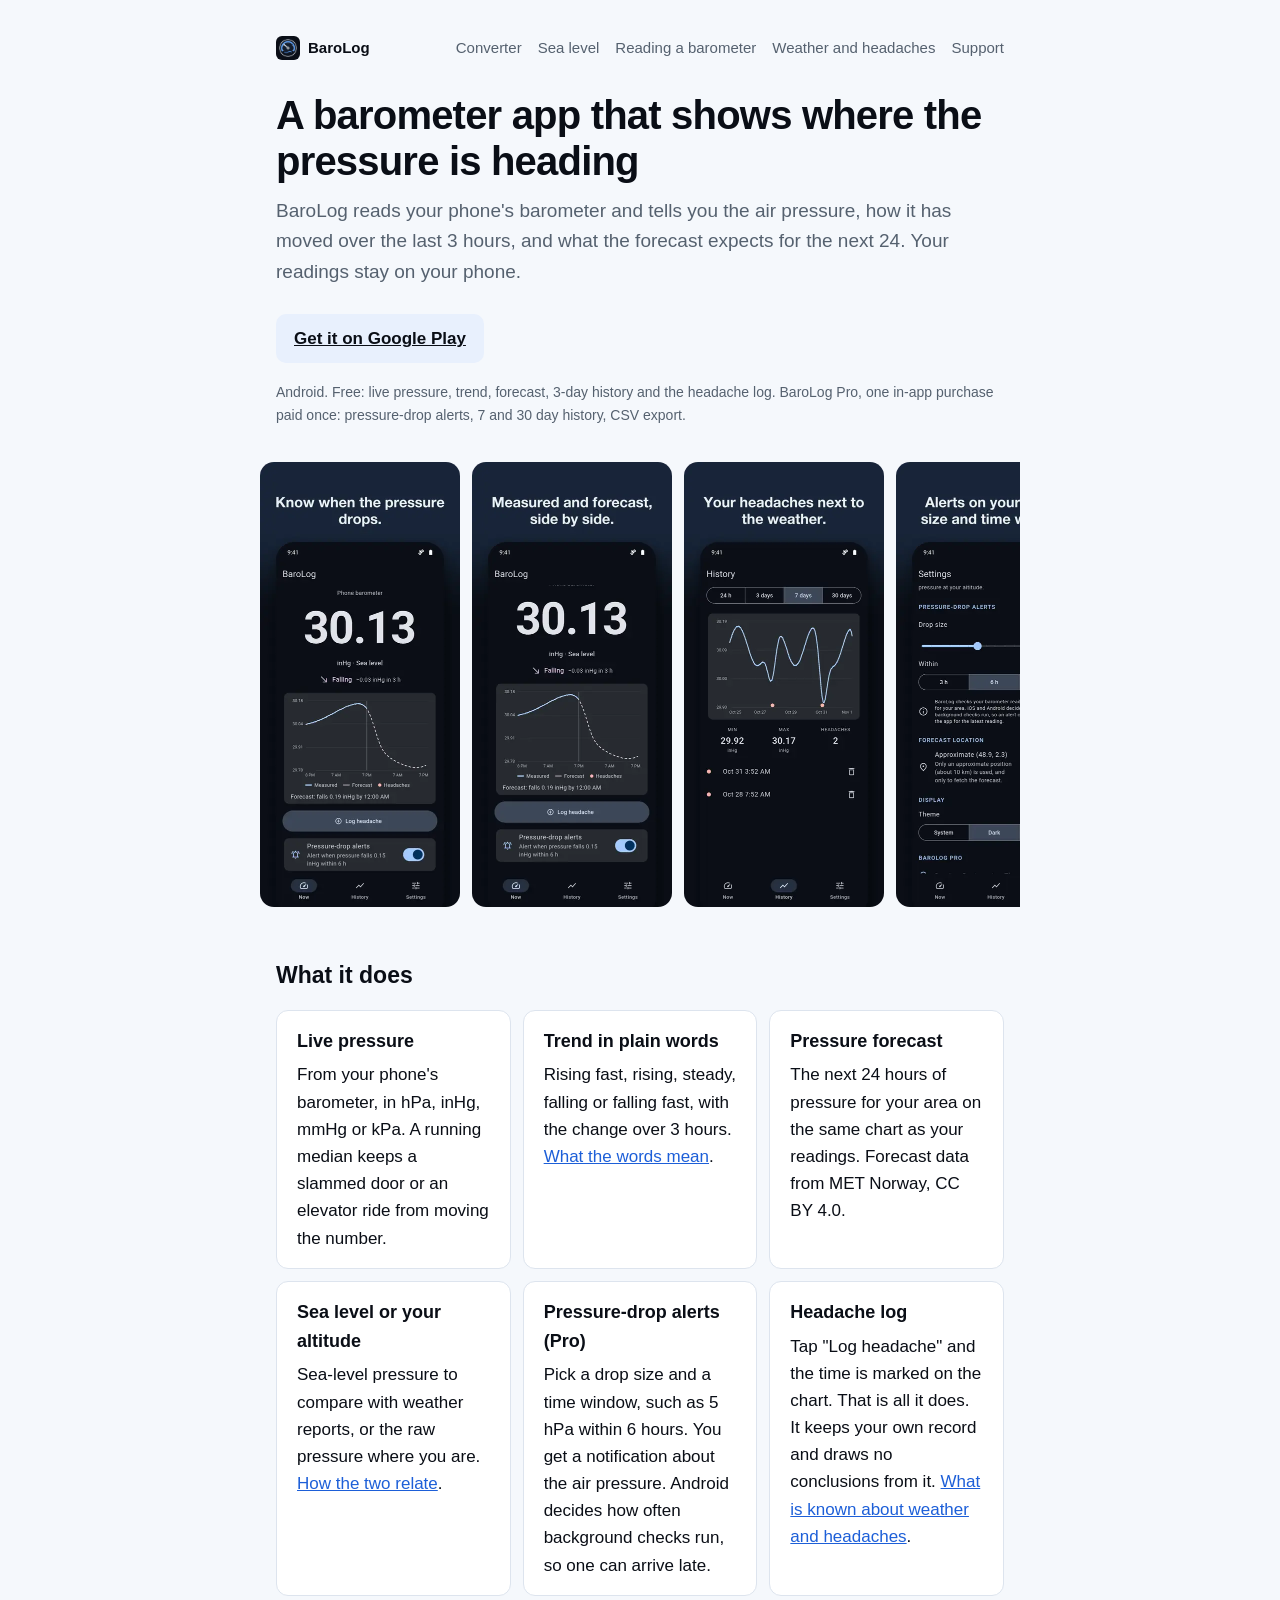
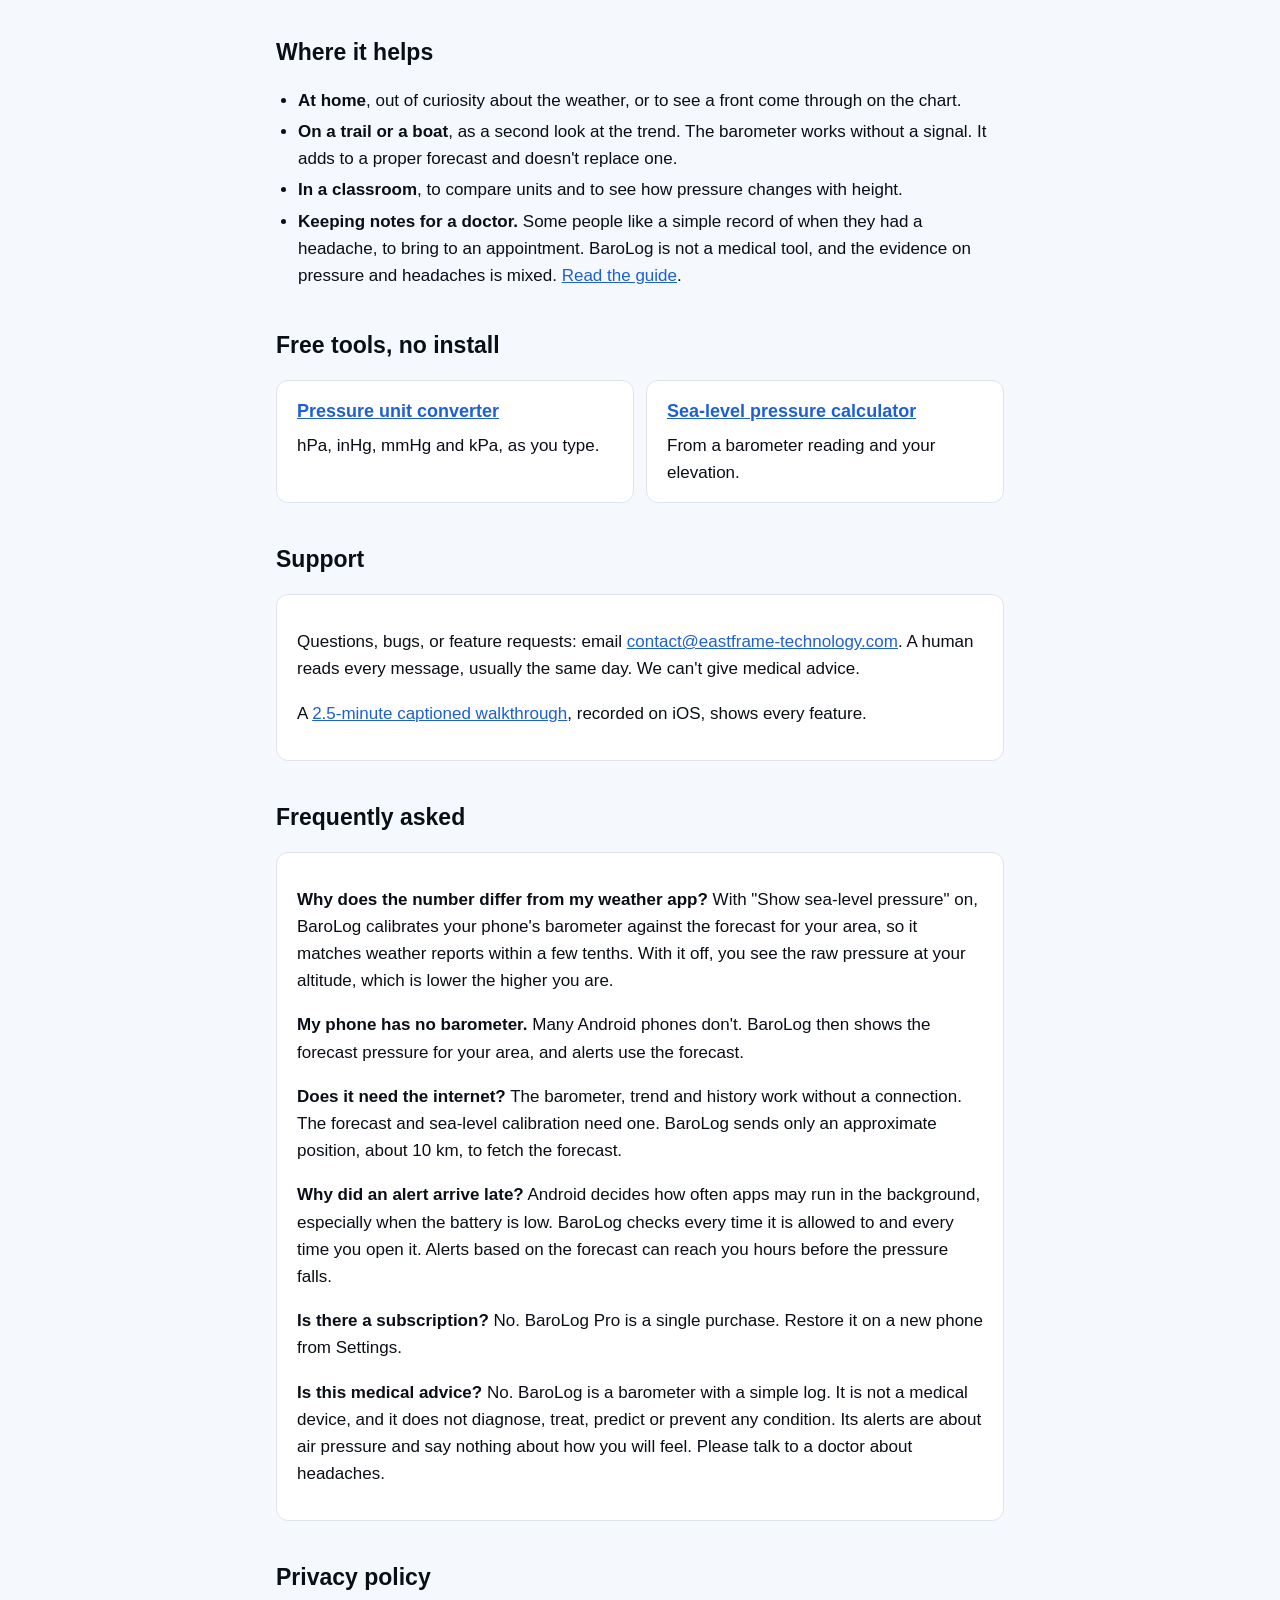
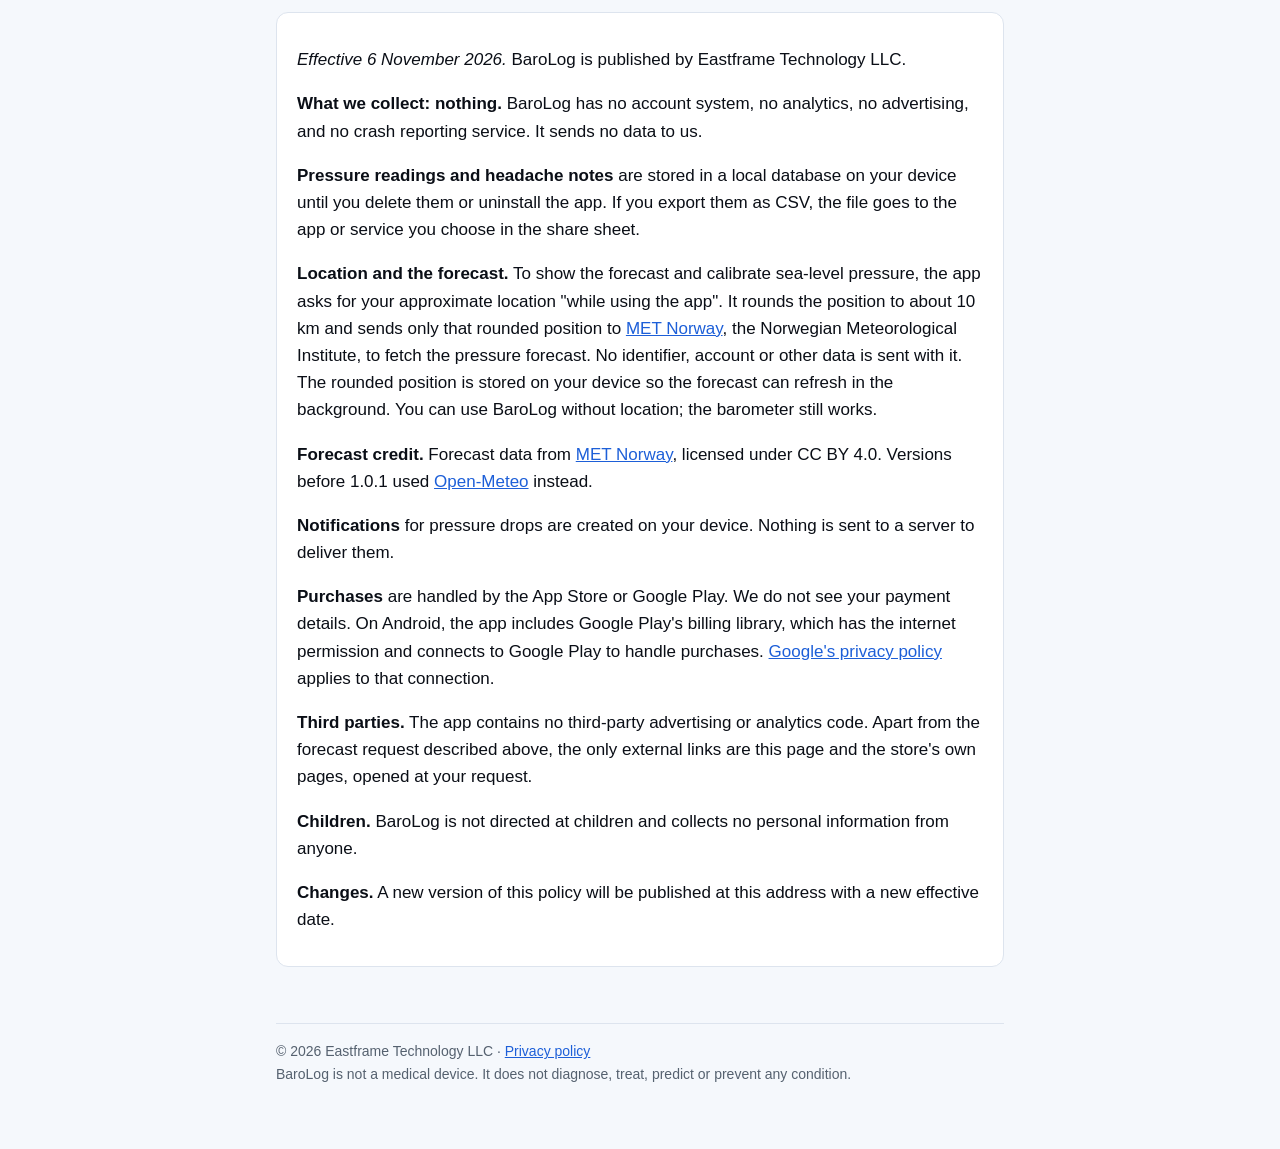
==== commit a8b2b5b5: "Link to Google Play now that the app is live Co-Authored-By: Claude Opus 5.5 <noreply@anthropic.com>" ====
--- a/index.html
+++ b/index.html
@@ -15,7 +15,7 @@
 <link rel="icon" href="icon.png">
 <link rel="stylesheet" href="style.css">
 <script type="application/ld+json">
-{"@context":"https://schema.org","@type":"MobileApplication","name":"BaroLog: Barometer & Alerts","operatingSystem":"Android","applicationCategory":"UtilitiesApplication","description":"Barometer with live air pressure, 3-hour trend, a 24-hour pressure forecast and a simple headache log. No ads, no subscription, no account.","image":"https://eastframe-technology.github.io/barolog-support/img/og.jpg","offers":{"@type":"Offer","price":"0","priceCurrency":"USD"},"publisher":{"@type":"Organization","name":"Eastframe Technology LLC"}}
+{"@context":"https://schema.org","@type":"MobileApplication","installUrl":"https://play.google.com/store/apps/details?id=com.eastframe.barolog","name":"BaroLog: Barometer & Alerts","operatingSystem":"Android","applicationCategory":"UtilitiesApplication","description":"Barometer with live air pressure, 3-hour trend, a 24-hour pressure forecast and a simple headache log. No ads, no subscription, no account.","image":"https://eastframe-technology.github.io/barolog-support/img/og.jpg","offers":{"@type":"Offer","price":"0","priceCurrency":"USD"},"publisher":{"@type":"Organization","name":"Eastframe Technology LLC"}}
 </script>
 </head>
 <body>
@@ -24,7 +24,7 @@
 
   <h1>A barometer app that shows where the pressure is heading</h1>
   <p class="lead">BaroLog reads your phone's barometer and tells you the air pressure, how it has moved over the last 3 hours, and what the forecast expects for the next 24. Your readings stay on your phone.</p>
-  <!-- PLAY_CTA --><p class="soon">Coming soon to Google Play</p><!-- /PLAY_CTA -->
+  <!-- PLAY_CTA --><a class="soon" href="https://play.google.com/store/apps/details?id=com.eastframe.barolog">Get it on Google Play</a><!-- /PLAY_CTA -->
   <p class="note">Android. Free: live pressure, trend, forecast, 3-day history and the headache log. BaroLog Pro, one in-app purchase paid once: pressure-drop alerts, 7 and 30 day history, CSV export.</p>
 
   <div class="shots" aria-label="Screenshots">
